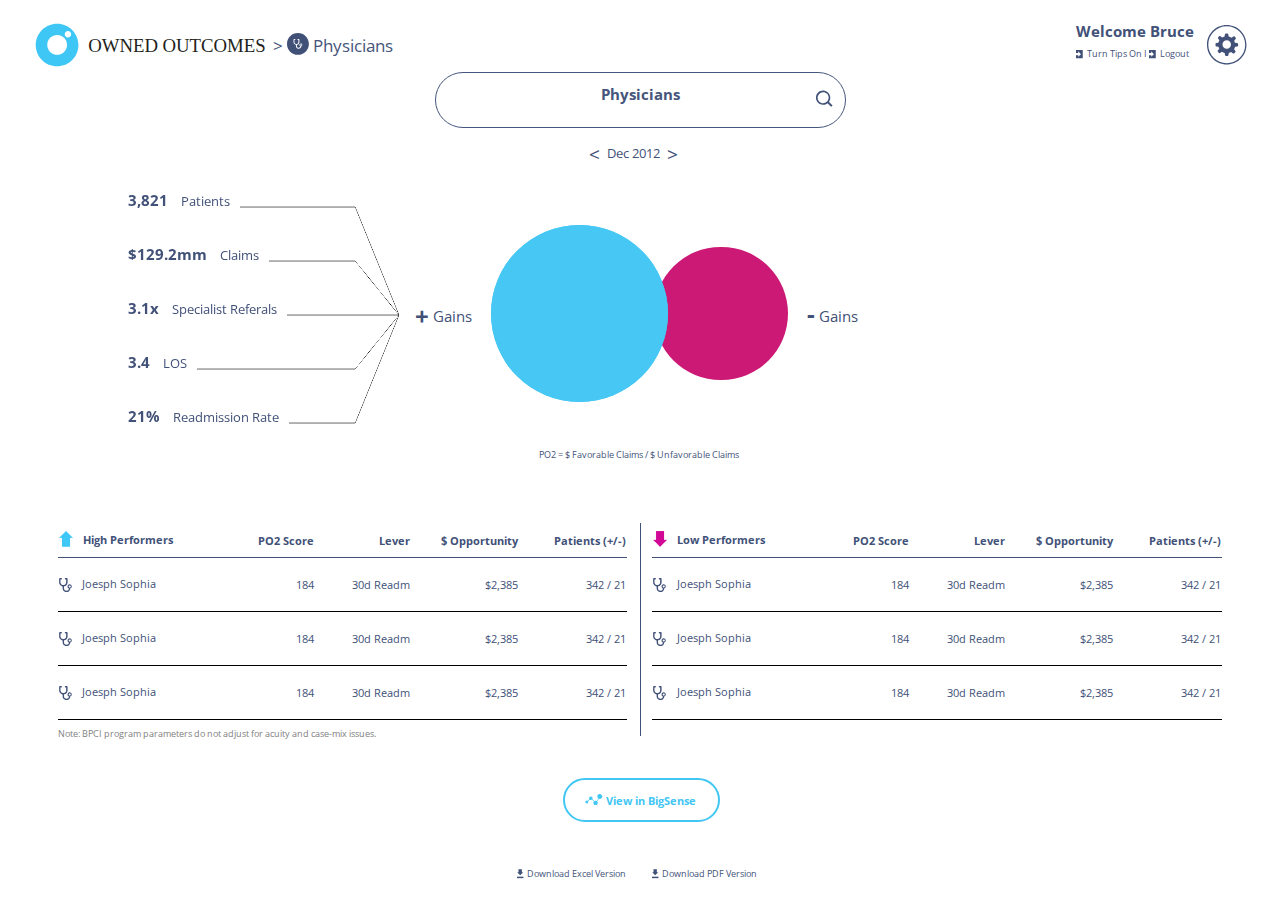
==== o2.html @ bfacd18a "Merge branch 'master' of git.itx.pl:tangramcareweb/thegrid" ====
<!DOCTYPE html>
<!--[if lt IE 7]>
<html class="no-js lt-ie9 lt-ie8 lt-ie7"> <![endif]-->
<!--[if IE 7]>
<html class="no-js lt-ie9 lt-ie8"> <![endif]-->
<!--[if IE 8]>
<html class="no-js lt-ie9"> <![endif]-->
<!--[if gt IE 8]><!-->
<html class="no-js"> <!--<![endif]-->
<head>
    <meta charset="utf-8">
    <meta http-equiv="X-UA-Compatible" content="IE=edge">
    <title></title>
    <meta name="description" content="">
    <meta name="viewport" content="width=device-width, initial-scale=1">

    <!-- Place favicon.ico and apple-touch-icon.png in the root directory -->

    <link rel="stylesheet" href="css/normalize.css">
    <script src="js/vendor/modernizr-2.6.2.min.js"></script>
    <script src="js/vendor/jquery-1.10.2.min.js"/>
    <script src="js/lib/plugins.js"></script>
    <!-- https://github.com/eligrey/classList.js -->
    <script src="js/lib/classList.js"></script>
    <script src="js/thegrid.js"></script>

	<link rel="stylesheet" href="css/thegrid.css" type="text/css"/>
    <style type="text/css">

        body {
            color: #415178;
        }

        .breadcrumb-wrapper{
            width:100%;
            height: 100%;
        }
        .breadcrumb-wrapper > .o2-logo{
            height: 100%;
            display:inline-block;
            vertical-align: middle;
        }
        .breadcrumb-wrapper  .title{
            font-size:1.8rem;
            display:inline-block;
            color:#46557a;
            vertical-align: middle;
        }

        .breadcrumb-wrapper > .trash {
            height: 100%;
            display: inline-block;;
            vertical-align: middle;
        }

        .breadcrumb-wrapper > .logo{
            width:2.5rem;
            display:inline-block;
            vertical-align: middle;
            margin-left: 2px;
        }
        .filler {
            background-color: black;
            width: 100%;
            height: 100%;
        }
        .filler-alt {
            background-color: red;
        }
        .text-small {
            font-size: 1rem;   
        }

        .text-excel {
            right: calc(1rem + 5px);
        }
        .text-pdf {
            left: calc(1rem + 5px);
        }
        .relative-wrapper {
            position: relative;
            width: 100%;
            height: 100%;
        }
        .download-container {
            height: 1rem;
            position: absolute;
            bottom: 0;
        }
        .download-container-left {
            right: 0;
        }
         .text-pdf, .text-excel {
             line-height: 1.05rem;
             float: left;
        }
        .download-icon {
            width: 1rem;
            float: left;
        }

        .search-wrapper{
            width: 100%;
            height: 100%;
            border: 1px solid #46557b;
            border-radius: 5rem;
            text-align: center;
        }

        .search-wrapper > .image{
            width:2rem;
            position: absolute;
            right: 0;
            height:100%;
            margin-right: 1rem;
        }

        .search-wrapper > .text{
            width: 100%;
            height: 100%;
            font-size: 1.6rem;
            font-weight: bold;
            color: #46557b;
            float:left;
            line-height: 4.5rem;
        }
        .big-sense-button {
            width: 100%;
            height: calc(100% - 6px);
            border: 2px solid #42c6f3;
            border-radius: 5rem;
            text-align: center;
        }
        .big-sense-button > .image{
            width: 2rem;
            display: inline-block;
        }
        .big-sense-button > .text{
            color: #42c6f3;
            display: inline-block;
            font-size: 1.2rem;
            font-weight: bold;
            
        }
        .big-sense-button > .trash {
            height: 100%;
            display: inline-block;;
            vertical-align: middle;
            padding-top: 0.5rem;
        }
        .note {
            color: gray;
        }
        .table-default {
            width: 100%;
            height: 25%;
        }
        .table-default tr{
            border-bottom: 1px solid #415178;
        }
        .table-default th {
            padding-top: 20px;
        }
        .table-default th, .table-default td {
            text-align: right;
            font-size: 1.2rem;
        }
        .table-default .hp {
            width: 24%;
        }
        .table-default .hp > .icon {
            width: 1.5rem;
            margin-right: 10px;
        }
        .table-default .hp > .stet {
            width: 1.4rem;
            margin-top: 2%;
        }
        .table-default .hp > * {
            float: left;
            line-height: 2rem;
        }
        .table-default .po2 {
            width: 19%;
        }
        .table-default .lever {
            width: 16%;
        }
        .table-default .opportunity {
            width: 18%;
        }
        .table-default .patients {
            width: 18%;
        }
        .table-content {
            font-weight: normal !important;
            width: 100%;
            height: 75%;
        }
        .table-content tr {
            border-bottom: 1px solid black;
        }
        .line {
            width: 1px;
            height: 100%;
            background-color: #415178;
        }
        .chart-label {
            text-align: center;
            line-height: 1rem;
        }
        .settings-wrapper {
            height: 100%;
        }
        .settings-wrapper > .image, .settings-wrapper > .user-info {
           height: 100%;
           float: right;
        }
        .settings-wrapper > .user-info {
            margin-right: 10px;
        }
        .settings-wrapper > .user-info > div {
            height: 50%;
        }
        .settings-wrapper > .user-info > .top {
            font-size: 1.6rem;
            font-weight: bold;
            line-height: 0.8;
            text-align: right;
            margin-right: 3px;
        }
        .settings-wrapper > .user-info > .bot > * {
            display: inline-block;
            vertical-align: middle;
            font-size: 1rem;
            line-height: 1.8;
        }
         .settings-wrapper > .user-info > .bot > .image {
            width: 1rem;
        }
        .settings-wrapper > .user-info > .bot > .trash {
            height: 100%;
        }
        .year-picker > .arrow {
            font-size: 2rem;
        }
         .year-picker > .date {
            font-size: 1.4rem;
             margin: 0 5px;
        }
        .year-picker > *{
            display: inline-block;
            vertical-align: middle;
        }
        .year-picker > .trash{
            height: 100%;
        }
        .chart > * {
            float: left;
             height: 100%;
        }
        .chart .circles-wrapper {
            width: 28%;
            display: table;
            position: relative;
        }
         .chart  .circles-container {
             width: 100%;
             display: table-cell;
             position: relative;
             height: auto;
             vertical-align: middle;
         }
        .chart  .circles-container  .circle1{
            width: calc(57% + 8px);
            position: absolute;
            left: 0;
        }
        .chart  .circles-container  .circle1-holder {
            position: relative;
            display: inline-block;
        }
        .chart  .circles-container  .circle2{
            width: calc(43% + 6px);
            position: absolute;
            right: 0;
            margin-top: calc(7% + 1px);
        }
        .chart  .circles-container  .dummy{
            margin-top: 100%;
        }
        .chart  .circles-container .element{
                position: absolute;
                top: 0;
                bottom: 0;
                left: 0;
                right: 0;
                background-color: #46c7f4;
                border-radius: 50%;
            }
        .yellow {
            background-color: #cc1975 !important;
        }
        .chart > .lines-container {
            width: 36%;
        }
        .chart > .lines-container > div {
            float:left;
        }
        .chart > .lines-container > .lines-inner {
            height: 100%;
            width: 24%;
            font-size: 1.6rem;
            text-align: center;
        }
        .chart > .lines-container > .lines-inner > * {
            vertical-align: middle;
             display: inline-block;
        }
        .chart > .lines-container > .lines-inner > .trash {
            height: 100%;
        }
        .chart > .lines-container > .lines-inner > span:first-child {
            font-size: 2.6rem;
            font-weight: bold;
        }
        .chart > .lines-container > .lines-inner > span:nth-child(2) {
            padding-top: 0.3rem;
        }
        .chart > .lines-container > .lines-inner > .minus {
            margin-top: -0.3rem;
        }
        .chart > .lines-container > .lines-outer {
            height: 100%;
            width: 76%;
            position: relative;
        }
        .chart  > .lines-container > .lines-outer > .lines {
            height: 100%;
            width: 100%;
            float: right;
        }
        .chart  > .lines-container > .lines-outer > .labels {
            position: absolute;
            height: 100%;
            left: 2rem;
            width: calc(100% - 2rem);
        }
        .chart  > .lines-container > .lines-outer > .labels > div {
            height: 20%;
            font-size: 1.4rem;
        }
        .chart  > .lines-container > .lines-outer > .labels > div > * {
           display: inline-block;
           background-color: white;
            padding-right: 10px;
            line-height: 4.3rem;
        }
        .chart  > .lines-container > .lines-outer > .labels > div > .trash {
           height: 100%;
            padding-right: 0px;
        }
        .chart  > .lines-container > .lines-outer > .labels > div > div:first-child {
           font-size: 1.6rem;
            font-weight: bold;
        }
    </style>
</head>
<body>
<!--[if lt IE 7]>
<p class="browsehappy">You are using an <strong>outdated</strong> browser. Please <a href="http://browsehappy.com/">upgrade
    your browser</a> to improve your experience.</p>
<![endif]-->

<!-- Add your site or application content here -->
<div class="grid-container" g-cols="12" g-rows="17">
     <div class="grid-element" g-width="7" g-height="1" g-col-x="0" g-col-y="0" 
         g-paddings="0.5 0.5 0.5 0.5" static="true">
         <div class="breadcrumb-wrapper">
             <object class="o2-logo" type="image/svg+xml" data="img/o2img/logo.svg"></object>
             <span class="title">&gt;</span>
             <object class="logo" type="image/svg+xml" data="img/o2img/stethecope_white.svg"></object>
             <span class="title">Physicians</span>
             <span class="trash"></span>
         </div>
    </div>
    <div class="grid-element settings" g-width="2" g-height="1" g-col-x="10" g-col-y="0" 
         g-paddings="1 0.5 1 0" static="true">
         <div class="settings-wrapper">
             <object class="image" type="image/svg+xml" data="img/o2img/gear.svg"></object>

             <div class="user-info">
                <div class="top">Welcome Bruce</div>
                 <div class="bot">
                    <object class="image" type="image/svg+xml" data="img/o2img/logout.svg"></object>
                    <span class="title">Turn Tips On I</span>
                    <object class="image" type="image/svg+xml" data="img/o2img/logout.svg"></object>
                    <span class="title">Logout</span>
                     <div class="trash"></div>
                 </div>
             </div>
         </div>
    </div>
    <div class="grid-element search-box" g-width="4" g-height="1" g-col-x="4" g-col-y="1" 
          >
        
         <div class="search-wrapper">
             <div class="text">
                Physicians
             </div>
              <object class="image" type="image/svg+xml" data="img/o2img/magnifer_small_blue.svg"></object>
             <div class="trash"></div>
         </div>
    </div>
    <div class="grid-element year-picker" g-width="1" g-height="1" g-col-x="6" g-col-y="2" g-gravity="top|center_horizontal"
          >
         <span class="arrow"><</span>
         <span class="date">Dec 2012</span>
         <span class="arrow">></span>
        <span class="trash"></span>
    </div>
    <div class="grid-element chart" g-width="12" g-height="5" g-col-x="0" g-col-y="3" 
         g-paddings="0 6.5 0 6.5" >
          <div class="lines-container">
              <div class="lines-outer">
                <canvas class="lines" id="lines" width="662" height="500"></canvas>
                <div class="labels">
                    <div>
                        <div>3,821</div>
                        <div>Patients</div>
                    </div>
                    <div>
                        <div>$129.2mm</div>
                        <div>Claims</div>
                    </div>
                    <div>
                        <div>3.1x</div>
                        <div>Specialist Referals</div>
                    </div>
                    <div>
                        <div>3.4</div>
                        <div>LOS</div>
                    </div>
                    <div>
                        <div>21%</div>
                        <div>Readmission Rate</div>
                    </div>
                </div>
              </div>
              <div class="lines-inner">
                <span>+</span>
                <span>Gains</span>
                <span class="trash"></span>
              </div>
         </div>
        <div class="circles-wrapper">
         <div class="circles-container">
             <div class="circle2">
                 <div class="dummy"></div>
                <div class="element yellow">
                </div>
             </div>
             <div class="circle1">
                <div class="dummy"></div>
                <div class="element">
                </div>
             </div>
             <div class="circle1 circle1-holder">
                <div class="dummy"></div>
                <div class="element">
                </div>
             </div>
         </div>
        </div>
         <div class="lines-container">
             <div class="lines-inner">
                 <span class="minus">-</span>
                 <span>Gains</span>
                 <span class="trash"></span>
             </div>
             <div class="lines-outer">

             </div>
         </div>
    </div>
    <div class="grid-element chart-label" g-width="4" g-height="1" g-col-x="6" g-col-y="8" g-gravity="top|center_horizontal"
          static="true">
         <span>PO2 = $ Favorable Claims / $ Unfavorable Claims</span>
    </div>
    <div class="grid-element" g-width="0.5" g-height="5" g-col-x="6" g-col-y="9" 
         g-paddings="2.7 0 5.3 0" g-dynamic-snap="center|left">
         <div class="line">
         </div>
    </div>
    <div class="grid-element left-table" g-width="6" g-height="4" g-col-x="0" g-col-y="9" 
         g-paddings="0 1 0 2.5" g-dynamic-snap="center|right">
        <table class="table-default ">
                    <tr>
                        <th class="hp">
                            <img class="icon" src="img/o2img/arrow_up_30.png">
                            <div>High Performers</div>
                        </th>
                        <th class="po2">
                            PO2 Score
                        </th>
                        <th class="lever">
                            Lever
                        </th>
                        <th class="opportunity">
                            $ Opportunity
                        </th>
                        <th class="patients">
                            Patients (+/-)
                        </th>
                    </tr>
            </table>

        <table class="table-default table-content ">
                <tr>
                    <td class="hp">
                        <object class="icon stet" type="image/svg+xml" data="img/o2img/stetoscope.svg"></object>
                        <div>Joesph Sophia</div>
                    </td>
                    <td class="po2">
                        184
                    </td>
                    <td class="lever">
                        <div>30d Readm</div>
                    </td>
                    <td class="opportunity">
                        <div>$2,385</div>
                    </td>
                    <td class="patients">
                        342 / 21
                    </td>
                </tr>
                <tr>
                    <td class="hp">
                        <object class="icon stet" type="image/svg+xml" data="img/o2img/stetoscope.svg"></object>
                        <div>Joesph Sophia</div>
                    </td>
                    <td class="po2">
                        184
                    </td>
                    <td class="lever">
                        <div>30d Readm</div>
                    </td>
                    <td class="opportunity">
                        <div>$2,385</div>
                    </td>
                    <td class="patients">
                        342 / 21
                    </td>
                </tr>
                <tr>
                    <td class="hp">
                        <object class="icon stet" type="image/svg+xml" data="img/o2img/stetoscope.svg"></object>
                        <div>Joesph Sophia</div>
                    </td>
                    <td class="po2">
                        184
                    </td>
                    <td class="lever">
                        <div>30d Readm</div>
                    </td>
                    <td class="opportunity">
                        <div>$2,385</div>
                    </td>
                    <td class="patients">
                        342 / 21
                    </td>
                </tr>

        </table>
    </div>
    <div class="grid-element right-table" g-width="6" g-height="4" g-col-x="6" g-col-y="9" 
         g-paddings="0 2.5 0 1" g-dynamic-snap="center|left">
         <table class="table-default ">
                    <tr>
                        <th class="hp">
                            <img class="icon" src="img/o2img/arrow_down_30.png">
                            <div>Low Performers</div>
                        </th>
                        <th class="po2">
                            PO2 Score
                        </th>
                        <th class="lever">
                            Lever
                        </th>
                        <th class="opportunity">
                            $ Opportunity
                        </th>
                        <th class="patients">
                            Patients (+/-)
                        </th>
                    </tr>
            </table>

        <table class="table-default table-content ">
                <tr>
                    <td class="hp">
                        <object class="icon stet" type="image/svg+xml" data="img/o2img/stetoscope.svg"></object>
                        <div>Joesph Sophia</div>
                    </td>
                    <td class="po2">
                        184
                    </td>
                    <td class="lever">
                        <div>30d Readm</div>
                    </td>
                    <td class="opportunity">
                        <div>$2,385</div>
                    </td>
                    <td class="patients">
                        342 / 21
                    </td>
                </tr>
                <tr>
                    <td class="hp">
                        <object class="icon stet" type="image/svg+xml" data="img/o2img/stetoscope.svg"></object>
                        <div>Joesph Sophia</div>
                    </td>
                    <td class="po2">
                        184
                    </td>
                    <td class="lever">
                        <div>30d Readm</div>
                    </td>
                    <td class="opportunity">
                        <div>$2,385</div>
                    </td>
                    <td class="patients">
                        342 / 21
                    </td>
                </tr>
                <tr>
                    <td class="hp">
                        <object class="icon stet" type="image/svg+xml" data="img/o2img/stetoscope.svg"></object>
                        <div>Joesph Sophia</div>
                    </td>
                    <td class="po2">
                        184
                    </td>
                    <td class="lever">
                        <div>30d Readm</div>
                    </td>
                    <td class="opportunity">
                        <div>$2,385</div>
                    </td>
                    <td class="patients">
                        342 / 21
                    </td>
                </tr>

        </table>
    </div>
    <div class="grid-element" g-width="6" g-height="1" g-col-x="0" g-col-y="13" 
         g-paddings="1 0 0 2.5" g-dynamic-snap="top|right">
         <span class="note text-small">Note: BPCI program parameters do not adjust for acuity and case-mix issues.
         </span>
    </div>
    <div class="grid-element " g-width="2" g-height="1" g-col-x="6" g-col-y="14" g-gravity="top|center_horizontal"
         g-paddings="0.5 2 0.5 2" >
         <div class="big-sense-button">
             <object class="image" type="image/svg+xml" data="img/o2img/data_point_blue.svg"></object>
             <div class="text-small text">
                 View in BigSense
             </div>
             <div class="trash"></div>
         </div>
    </div>
     <div class="grid-element dl-pdf" g-width="2" g-height="1" g-col-x="4" g-col-y="15" 
         g-paddings="0 1 0.5 0"  static="true">
         <div class="relative-wrapper">
            <div class="download-container download-container-left">
                 <object class="download-icon icon-right" type="image/svg+xml" data="img/o2img/download.svg"></object>
                 <div class="text-small text-excel">
                     Download Excel Version
                 </div>
             </div>
        </div>
    </div>
    <div class="grid-element dl-excl" g-width="2" g-height="1" g-col-x="6" g-col-y="15" 
         g-paddings="0 0 0.5 1"  static="true">
        <div class="relative-wrapper">
            <div class="download-container">
                 <object class="download-icon" type="image/svg+xml" data="img/o2img/download.svg"></object>
                 <div class="text-small text-pdf">
                     Download PDF Version
                 </div>
            </div>
        </div>
    </div>
</div>
<script>
    var grid = new Grid();

    var mouse = {x: 0, y: 0};

    window.onload = function() {
        onGridLoad();
        grid.calculateFontSize();
        grid.walkDOM(document.body);
        grid.calculateZoomPosition();
        document.getElementsByClassName("grid-container")[0].style.visibility = "visible";
    };

    window.onresize = function() {
        onGridLoad();
        grid.calculateFontSize();
        grid.walkDOM(document.body);
        grid.calculateZoomPosition();
    };


//    document.addEventListener('mousemove', function(e){
//        mouse.x = e.clientX || e.pageX;
//        mouse.y = e.clientY || e.pageY
//        console.log(mouse.x, mouse.y);
//    }, false);

    if (document.addEventListener) {
            // IE9, Chrome, Safari, Opera
            document.addEventListener("mousewheel", MouseWheelHandler, false);
            // Firefox
            document.addEventListener("DOMMouseScroll", MouseWheelHandler, false);
        }
        // IE 6/7/8
        else
            document.attachEvent("onmousewheel", MouseWheelHandler);

    function MouseWheelHandler(e) {
        mouse.x = e.pageX;
        mouse.y = e.pageY;
    }


    function createLineTop() {
        var canvas = document.getElementById('lines');
        var context = canvas.getContext('2d');

        context.beginPath();
        //topline
        context.moveTo(662, 250);
        context.lineTo(562, 50);
        context.lineTo(200, 50);
        //mid topline
        context.moveTo(662, 250);
        context.lineTo(562, 150);
        context.lineTo(300, 150);
        //middle line
        context.moveTo(662, 250);
        context.lineTo(200, 250);
        //mid botline
        context.moveTo(662, 250);
        context.lineTo(562, 350);
        context.lineTo(180, 350);
        //botline
        context.moveTo(662, 250);
        context.lineTo(562, 450);
        context.lineTo(200, 450);
        context.stroke();
    }
    createLineTop();
</script>

</body>
</html>
---- css/thegrid.css ----
/* THE GRID ESSENTIALS ===========================*/
        @import url('http://fonts.googleapis.com/css?family=Open+Sans');
        @import url('open-sans.extrabold.ttf');
        html {
            font-size: 10px ;
        }
        body {
            position: relative;
            box-sizing: border-box;
            -moz-box-sizing: border-box;
            width: 100%;
            height: 100%;
            position: absolute;
            font-family: 'Open Sans';
        }

        .grid-container {
            position: absolute;
            top: 2%;
            left: 2%;
            width: 96%;
            height: 96%;
            /*border: 1px solid red;*/
        }

        .grid-element {
            position: absolute;
            /*background-color: red;*/
            -webkit-box-sizing: border-box; /* Safari/Chrome, other WebKit */
            -moz-box-sizing: border-box;    /* Firefox, other Gecko */
             box-sizing: border-box;         /* Opera/IE 8+ */
        }
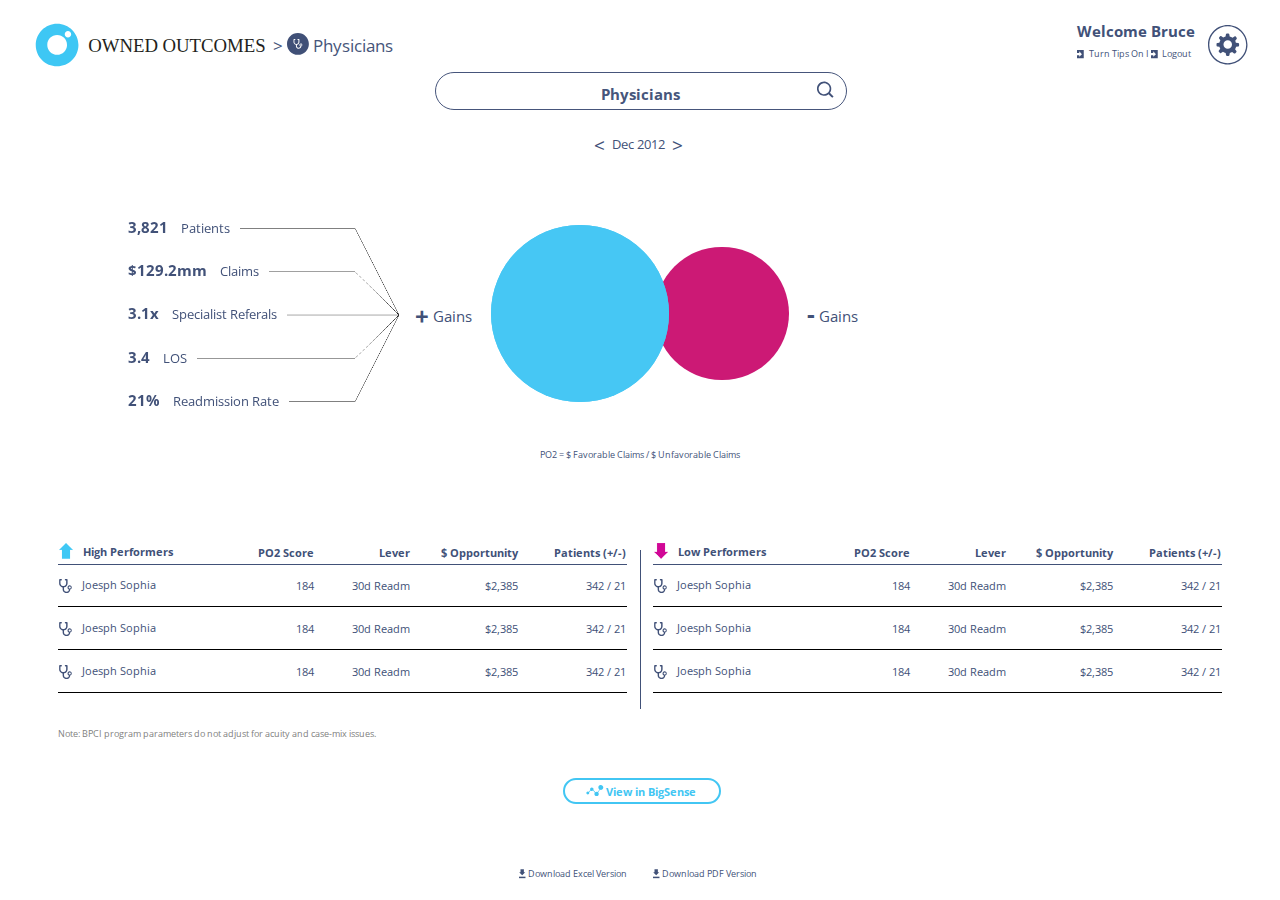
==== commit d9a24fb5: "changed pixels to vh vw" ====
--- a/o2.html
+++ b/o2.html
@@ -23,7 +23,6 @@
     <!-- https://github.com/eligrey/classList.js -->
     <script src="js/lib/classList.js"></script>
     <script src="js/thegrid.js"></script>
-
 	<link rel="stylesheet" href="css/thegrid.css" type="text/css"/>
     <style type="text/css">
 
@@ -364,6 +363,9 @@
            font-size: 1.6rem;
             font-weight: bold;
         }
+    .year-picker {
+        text-align: center;
+    }
     </style>
 </head>
 <body>
@@ -412,7 +414,7 @@
              <div class="trash"></div>
          </div>
     </div>
-    <div class="grid-element year-picker" g-width="1" g-height="1" g-col-x="6" g-col-y="2" g-gravity="top|center_horizontal"
+    <div class="grid-element year-picker" g-width="2" g-height="1" g-col-x="6" g-col-y="2" g-gravity="top|center_horizontal"
           >
          <span class="arrow"><</span>
          <span class="date">Dec 2012</span>
@@ -694,46 +696,7 @@
 </div>
 <script>
     var grid = new Grid();
-
-    var mouse = {x: 0, y: 0};
-
-    window.onload = function() {
-        onGridLoad();
-        grid.calculateFontSize();
-        grid.walkDOM(document.body);
-        grid.calculateZoomPosition();
-        document.getElementsByClassName("grid-container")[0].style.visibility = "visible";
-    };
-
-    window.onresize = function() {
-        onGridLoad();
-        grid.calculateFontSize();
-        grid.walkDOM(document.body);
-        grid.calculateZoomPosition();
-    };
-
-
-//    document.addEventListener('mousemove', function(e){
-//        mouse.x = e.clientX || e.pageX;
-//        mouse.y = e.clientY || e.pageY
-//        console.log(mouse.x, mouse.y);
-//    }, false);
-
-    if (document.addEventListener) {
-            // IE9, Chrome, Safari, Opera
-            document.addEventListener("mousewheel", MouseWheelHandler, false);
-            // Firefox
-            document.addEventListener("DOMMouseScroll", MouseWheelHandler, false);
-        }
-        // IE 6/7/8
-        else
-            document.attachEvent("onmousewheel", MouseWheelHandler);
-
-    function MouseWheelHandler(e) {
-        mouse.x = e.pageX;
-        mouse.y = e.pageY;
-    }
-
+    grid.install();
 
     function createLineTop() {
         var canvas = document.getElementById('lines');
--- a/css/thegrid.css
+++ b/css/thegrid.css
@@ -20,7 +20,7 @@
             left: 2%;
             width: 96%;
             height: 96%;
-            /*border: 1px solid red;*/
+            visibility: hidden;
         }
 
         .grid-element {
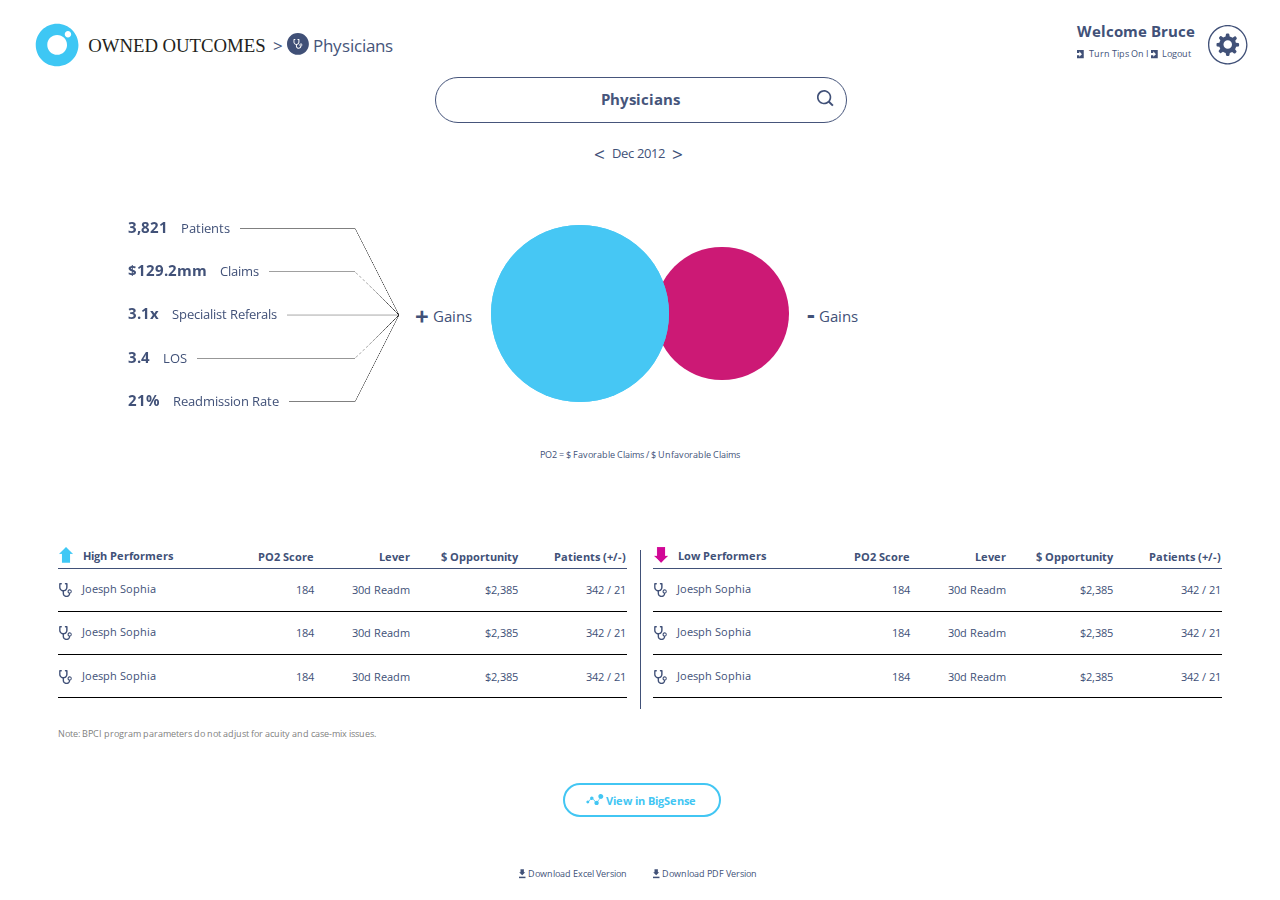
==== commit ffbfdef9: "fixes for twitch" ====
--- a/o2.html
+++ b/o2.html
@@ -376,7 +376,7 @@
 
 <!-- Add your site or application content here -->
 <div class="grid-container" g-cols="12" g-rows="17">
-     <div class="grid-element" g-width="7" g-height="1" g-col-x="0" g-col-y="0" 
+     <div class="grid-element static" g-width="7" g-height="1" g-col-x="0" g-col-y="0"
          g-paddings="0.5 0.5 0.5 0.5" static="true">
          <div class="breadcrumb-wrapper">
              <object class="o2-logo" type="image/svg+xml" data="img/o2img/logo.svg"></object>
@@ -386,7 +386,7 @@
              <span class="trash"></span>
          </div>
     </div>
-    <div class="grid-element settings" g-width="2" g-height="1" g-col-x="10" g-col-y="0" 
+    <div class="grid-element settings static" g-width="2" g-height="1" g-col-x="10" g-col-y="0"
          g-paddings="1 0.5 1 0" static="true">
          <div class="settings-wrapper">
              <object class="image" type="image/svg+xml" data="img/o2img/gear.svg"></object>
@@ -403,8 +403,7 @@
              </div>
          </div>
     </div>
-    <div class="grid-element search-box" g-width="4" g-height="1" g-col-x="4" g-col-y="1" 
-          >
+    <div class="grid-element search-box dynamic" g-width="4" g-height="1" g-col-x="4" g-col-y="1">
         
          <div class="search-wrapper">
              <div class="text">
@@ -414,14 +413,14 @@
              <div class="trash"></div>
          </div>
     </div>
-    <div class="grid-element year-picker" g-width="2" g-height="1" g-col-x="6" g-col-y="2" g-gravity="top|center_horizontal"
-          >
+
+    <div class="grid-element year-picker static" g-width="2" g-height="1" g-col-x="6" g-col-y="2" g-gravity="top|center_horizontal">
          <span class="arrow"><</span>
          <span class="date">Dec 2012</span>
          <span class="arrow">></span>
         <span class="trash"></span>
     </div>
-    <div class="grid-element chart" g-width="12" g-height="5" g-col-x="0" g-col-y="3" 
+    <div class="grid-element chart dynamic" g-width="12" g-height="5" g-col-x="0" g-col-y="3"
          g-paddings="0 6.5 0 6.5" >
           <div class="lines-container">
               <div class="lines-outer">
@@ -485,16 +484,16 @@
              </div>
          </div>
     </div>
-    <div class="grid-element chart-label" g-width="4" g-height="1" g-col-x="6" g-col-y="8" g-gravity="top|center_horizontal"
+    <div class="grid-element chart-label static" g-width="4" g-height="1" g-col-x="6" g-col-y="8" g-gravity="top|center_horizontal"
           static="true">
          <span>PO2 = $ Favorable Claims / $ Unfavorable Claims</span>
     </div>
-    <div class="grid-element" g-width="0.5" g-height="5" g-col-x="6" g-col-y="9" 
+    <div class="grid-element dynamic" g-width="0.5" g-height="5" g-col-x="6" g-col-y="9"
          g-paddings="2.7 0 5.3 0" g-dynamic-snap="center|left">
          <div class="line">
          </div>
     </div>
-    <div class="grid-element left-table" g-width="6" g-height="4" g-col-x="0" g-col-y="9" 
+    <div class="grid-element left-table dynamic" g-width="6" g-height="4" g-col-x="0" g-col-y="9"
          g-paddings="0 1 0 2.5" g-dynamic-snap="center|right">
         <table class="table-default ">
                     <tr>
@@ -575,7 +574,7 @@
 
         </table>
     </div>
-    <div class="grid-element right-table" g-width="6" g-height="4" g-col-x="6" g-col-y="9" 
+    <div class="grid-element right-table dynamic" g-width="6" g-height="4" g-col-x="6" g-col-y="9"
          g-paddings="0 2.5 0 1" g-dynamic-snap="center|left">
          <table class="table-default ">
                     <tr>
@@ -656,12 +655,12 @@
 
         </table>
     </div>
-    <div class="grid-element" g-width="6" g-height="1" g-col-x="0" g-col-y="13" 
+    <div class="grid-element dynamic" g-width="6" g-height="1" g-col-x="0" g-col-y="13"
          g-paddings="1 0 0 2.5" g-dynamic-snap="top|right">
          <span class="note text-small">Note: BPCI program parameters do not adjust for acuity and case-mix issues.
          </span>
     </div>
-    <div class="grid-element " g-width="2" g-height="1" g-col-x="6" g-col-y="14" g-gravity="top|center_horizontal"
+    <div class="grid-element dynamic" g-width="2" g-height="1" g-col-x="6" g-col-y="14" g-gravity="top|center_horizontal"
          g-paddings="0.5 2 0.5 2" >
          <div class="big-sense-button">
              <object class="image" type="image/svg+xml" data="img/o2img/data_point_blue.svg"></object>
@@ -671,7 +670,7 @@
              <div class="trash"></div>
          </div>
     </div>
-     <div class="grid-element dl-pdf" g-width="2" g-height="1" g-col-x="4" g-col-y="15" 
+     <div class="grid-element static dl-pdf" g-width="2" g-height="1" g-col-x="4" g-col-y="15"
          g-paddings="0 1 0.5 0"  static="true">
          <div class="relative-wrapper">
             <div class="download-container download-container-left">
@@ -682,7 +681,7 @@
              </div>
         </div>
     </div>
-    <div class="grid-element dl-excl" g-width="2" g-height="1" g-col-x="6" g-col-y="15" 
+    <div class="grid-element static dl-excl" g-width="2" g-height="1" g-col-x="6" g-col-y="15"
          g-paddings="0 0 0.5 1"  static="true">
         <div class="relative-wrapper">
             <div class="download-container">
